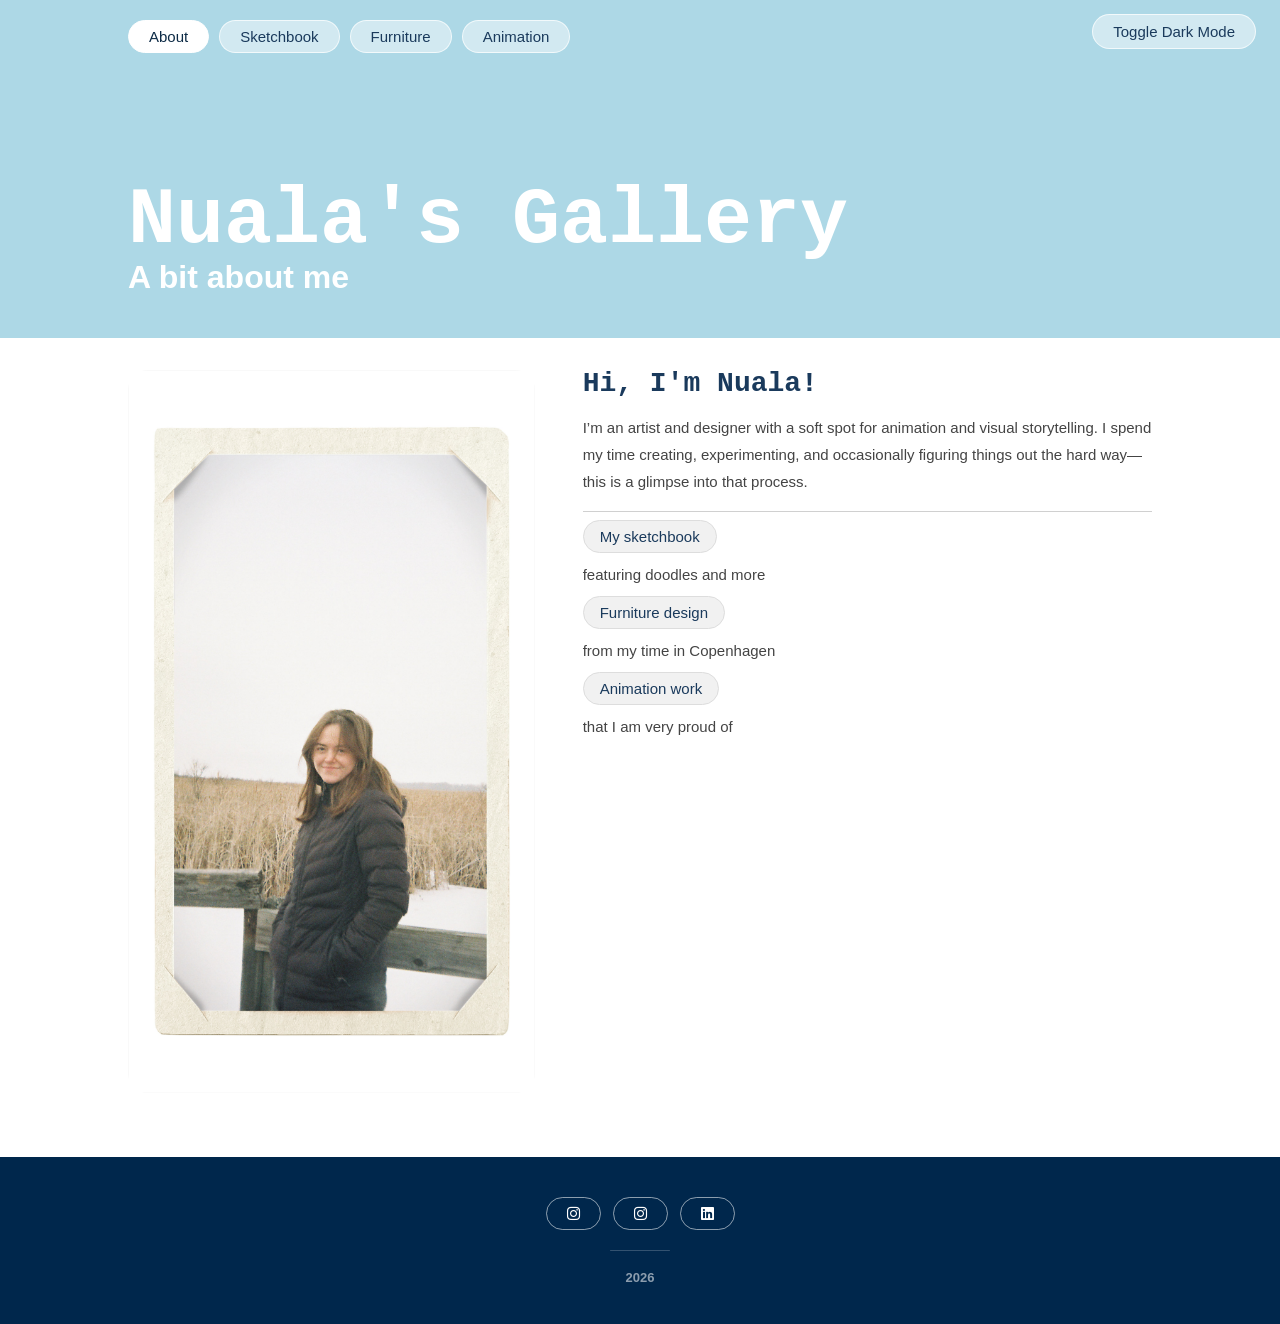
==== index.html @ 992d8e28 "Add files via upload" ====
<!DOCTYPE html>
<html lang="en">

<head>
    <meta charset="UTF-8">
    <meta name="viewport" content="width=device-width, initial-scale=1.0">
    <link rel="stylesheet" href="css/html5reset.css">
    <link rel="stylesheet" href="css/style.css">
    <link rel="stylesheet" href="https://cdnjs.cloudflare.com/ajax/libs/font-awesome/6.5.0/css/all.min.css">
    <title>Nuala's Gallery</title>
</head>


<body>

    <!--skip-->
    <div class="skip">
        <a href = "">Skip to Main Content</a>
    </div>

    <!--header-->
    <div class="about-header">
    <header>

        <!-- Dark mode created with help from
        https://dev.to/nilebits/10-amazing-things-you-can-do-with-simple-javascript-2d96 -->
        <button id="toggle-dark-mode">Toggle Dark Mode</button>
        <script>
            const button = document.getElementById('toggle-dark-mode');
            button.addEventListener('click', () => {
            document.body.classList.toggle('dark-mode');
            });
        </script>

        <!--nav-->
        <nav>
            <ul>
                <li><a href = "index.html"class="active">About</a></li>
                <li><a href = "sketchbook.html">Sketchbook</a></li>
                <li><a href = "furniture.html">Furniture</a></li>
                <li><a href = "animation.html">Animation</a></li>
            </ul>
        </nav>

        <!--header-banner-->
        <div class="header-banner">
            <h1>Nuala's Gallery</h1>
            <h2>A bit about me</h2>
        </div>

    </header>
    </div>



<!-- Content -->
<main id="main-content">
    <div class="about-grid">
        <img src="images/me.jpg" alt="Photo of Nuala">
        <div class="about-text">
            <h3>Hi, I'm Nuala!</h3>
            <p>I’m an artist and designer with a soft spot for animation and visual storytelling.
                 I spend my time creating, experimenting, and occasionally figuring things out the
                  hard way—this is a glimpse into that process.</p>
            <div class="about-links">
                <a href="sketchbook.html">My sketchbook</a>
                <p>featuring doodles and more</p>
                <a href="furniture.html">Furniture design</a>
                <p> from my time in Copenhagen</p>
                <a href="animation.html">Animation work</a>
                <p> that I am very proud of</p>
            </div>
        </div>
    </div>
</main>




<!-- Footer -->
    <footer>
        <!--.social content modified from ChatGPT with the prompt: "Based on my current code,
         how would I make the social media links into icons  -->

        <!-- I also used chat to help fix some accessibility issues such as
         creating alt text for the links. -->

    <div class="social">
        <a href="https://www.instagram.com/nkenn_gallery/"
            target="_blank"
            rel="noopener noreferrer"
            aria-label="Nuala's Gallery Instagram">
        <i class="fab fa-instagram" aria-hidden="true"></i>
        </a>
        <a href="https://www.instagram.com/noo_alalala/"
            target="_blank"
            rel="noopener noreferrer"
            aria-label="Nuala's Gallery Instagram">
        <i class="fab fa-instagram" aria-hidden="true"></i>
        </a>
        <a href="https://www.linkedin.com/in/nuala-kennedy-53ab6a214/"
            target="_blank"
            rel="noopener noreferrer"
            aria-label="Nuala's LinkedIn">
        <i class="fab fa-linkedin" aria-hidden="true"></i>
        </a>
    </div>

    <div class="footer-divider"></div>

    <p><span id="year"></span></p>
        <script>
        document.getElementById("year").innerHTML = new Date().getFullYear();
        </script>
    </footer>


</body>
</html>
---- css/style.css ----
/*skip to main*/
.skip a{
    position: absolute;
    top: -65px;
    color: #1a3a5c;
    background-color: #ffffff;
    font-family: Arial, Helvetica, sans-serif;
}

.skip a:focus{
     top: 25px;
}


#main-content{
    margin: 0 10% 5%;
    padding-top: 2rem;
}


/*header*/
header{
    background: lightblue;
    display: block;
    padding: 10px 0 10px;
}

.header-banner{
    padding: 10% 0 0 10%;
}

.header-banner h1{
    font-size: 500%;
    font-family: 'Courier New', Courier, monospace;
    color: #ffffff;
    margin: 0;
}

.header-banner h2{
    font-size: 200%;
    font-family: 'Trebuchet MS', 'Lucida Sans Unicode', 'Lucida Grande', 'Lucida Sans', Arial, sans-serif;
    color: #ffffff;
    margin: 0 0 3% 0;
}



/*navbar*/ /*got help from Claude*/
nav ul {
    display: flex;
    flex-direction: row;
    gap: 10px;
    list-style: none;
    padding: 10px 0 0 10%;
    margin: 0;
}

nav ul li a {
    text-decoration: none;
    padding: 8px 20px;
    border-radius: 999px;
    font-family: 'Trebuchet MS', 'Lucida Sans Unicode', 'Lucida Grande', 'Lucida Sans', Arial, sans-serif;
    font-size: 15px;
    font-weight: 500;
    color: #1a3a5c;
    background: rgba(255, 255, 255, 0.45);
    border: 1.5px solid rgba(255, 255, 255, 0.7);
    transition: background 0.2s, color 0.2s, border-color 0.2s;
    display: inline-block;
}

nav ul li a:hover {
    background: rgba(255, 255, 255, 0.75);
    color: #0c2a45;
}

nav ul li a.active {
    background: #ffffff;
    color: #0c2a45;
    border-color: #ffffff;
}



/* Tab container */ /*got help from Claude*/
.tab {
    display: flex;
    flex-direction: row;
    gap: 10px;
    padding: 1rem 0;
    background: transparent;
    border: none;
    border-bottom: 1.5px solid #d0d0d0;
    overflow: visible;
}

/* Tab buttons */
.tab button {
    padding: 8px 20px;
    border-radius: 999px;
    font-family: 'Trebuchet MS', 'Lucida Sans Unicode', 'Lucida Grande', 'Lucida Sans', Arial, sans-serif;
    font-size: 15px;
    font-weight: 500;
    color: #555;
    background: #f1f1f1;
    border: 1.5px solid #ddd;
    cursor: pointer;
    transition: background 0.2s, color 0.2s, border-color 0.2s;
    float: none;
    outline: none;
}

.tab button:hover {
    background: #e2e2e2;
    color: #1a3a5c;
    border-color: #bbb;
}

.tab button.active {
    background: #1a3a5c;
    color: #ffffff;
    border-color: #1a3a5c;
}



/* Tab content */ /*got help from Claude*/
.tabcontent {
    display: none;
    padding: 1.2rem 0;
    border: none;
    flex-wrap: wrap;
    flex-direction: row;
    column-gap: 5%;
}
.section-container{
    display: flex;
    flex-wrap: wrap;
    flex-direction: row;
    justify-content: flex-start;;
    margin-top: 20px;
    column-gap: 5%;
}
.content-container{
    display: flex;
    flex-direction: column;
    align-items: center;
    width: 21%;
    text-align: center;
    cursor: pointer;
    margin-bottom: 20px;
}

/* tabbed text */
p.item-name{
    font-weight: normal;
    font-family: 'Trebuchet MS', 'Lucida Sans Unicode', 'Lucida Grande', 'Lucida Sans', Arial, sans-serif;
    padding: 2%;
    margin: 4% 0 0 0;
}

p.style-name{
    font-style: italic;
    font-family: 'Trebuchet MS', 'Lucida Sans Unicode', 'Lucida Grande', 'Lucida Sans', Arial, sans-serif;
    color:#555;
    padding: 2%;
    margin: 0;
}

/* tabbed images */
.content-container img{
    width: 100%;
    border-radius: 20px;
    transition: transform 0.2s;
}
.content-container img:hover{
    transform: scale(1.05);
}






/* About / homepage layout */
.about-grid {
    display: grid;
    grid-template-columns: 1fr 1.4fr;
    gap: 3rem;
    align-items: start;
}

.about-grid img {
    width: 100%;
    border-radius: 20px;
}

.about-text {
    display: flex;
    flex-direction: column;
    gap: 1rem;
}

.about-text h3 {
    font-size: 28px;
    font-weight: 600;
    font-family: 'Courier New', Courier, monospace;
    color: #1a3a5c;
    margin: 0;
}

.about-text p {
    font-size: 15px;
    line-height: 1.8;
    color: #444;
    margin: 0;
    font-family: 'Trebuchet MS', Arial, sans-serif;
}

.about-links {
    display: flex;
    flex-direction: column;
    gap: 8px;
    padding-top: 0.5rem;
    border-top: 1.5px solid #d0d0d0;
}

.about-links a {
    text-decoration: none;
    font-size: 15px;
    font-weight: 500;
    font-family: 'Trebuchet MS', Arial, sans-serif;
    color: #1a3a5c;
    padding: 8px 16px;
    border-radius: 999px;
    border: 1.5px solid #ddd;
    background: #f1f1f1;
    transition: background 0.2s, border-color 0.2s;
    display: inline-block;
    width: fit-content;
}

.about-links a:hover {
    background: #e2e2e2;
    border-color: #bbb;
}




/* Furniture page */
.furniture-grid {
    display: grid;
    grid-template-columns: 1.4fr 1fr;
    gap: 3rem;
    align-items: start;
}

.furniture-text {
    display: flex;
    flex-direction: column;
    gap: 1rem;
}

.furniture-text h3 {
    font-size: 28px;
    font-weight: 600;
    font-family: 'Courier New', Courier, monospace;
    color: #1a3a5c;
    margin: 0;
}

.furniture-text p {
    font-size: 15px;
    line-height: 1.8;
    color: #444;
    margin: 0;
    font-family: 'Trebuchet MS', Arial, sans-serif;
}

.peek-btn {
    display: inline-block;
    width: fit-content;
    padding: 8px 20px;
    border-radius: 999px;
    font-family: 'Trebuchet MS', Arial, sans-serif;
    font-size: 15px;
    font-weight: 500;
    color: #1a3a5c;
    background: #f1f1f1;
    border: 1.5px solid #ddd;
    cursor: pointer;
    transition: background 0.2s, border-color 0.2s;
}

.peek-btn:hover { background: #e2e2e2; border-color: #bbb; }

.peek-btn.open {
    background: #1a3a5c;
    color: white;
    border-color: #1a3a5c;
}

.furniture-images {
    display: none;
    flex-direction: row;
    flex-wrap: wrap;
    gap: 5%;
    padding-top: 0.5rem;
    border-top: 1.5px solid #d0d0d0;
}

.furniture-images.visible { display: flex; }

.furniture-coming-soon {
    display: flex;
    align-items: center;
    justify-content: center;
    min-height: 200px;
    border-radius: 20px;
    border: 1.5px dashed #d0d0d0;
    font-family: 'Trebuchet MS', Arial, sans-serif;
    color: #aaa;
    font-size: 15px;
    font-style: italic;
}







/* Animation page */
#Elm, #Solace, #Doorway {
    flex-direction: column;
    gap: 1.5rem;
}

#Elm h3, #Solace h3, #Doorway h3 {
    font-size: 28px;
    font-weight: 600;
    font-family: 'Courier New', Courier, monospace;
    color: #1a3a5c;
    margin: 0;
    padding-bottom: 0.5rem;
    border-bottom: 1.5px solid #d0d0d0;
}

.video {
    display: flex;
    flex-direction: column;
    gap: 6px;
}

.video video {
    border-radius: 16px;
    width: 100%;
    max-width: 560px;
}

.video p.item-name {
    font-size: 16px;
    font-weight: 500;
    margin: 8px 0 2px 0;
}

.video p.style-name {
    font-size: 13px;
    color: #888;
    font-style: italic;
    margin: 0;
}

#Elm > p, #Solace > p, #Doorway > p {
    max-width: 600px;
    line-height: 1.8;
    color: #444;
    font-size: 15px;
    font-family: 'Trebuchet MS', 'Lucida Sans Unicode', 'Lucida Grande', 'Lucida Sans', Arial, sans-serif;
    border-left: 3px solid lightblue;
    padding-left: 1rem;
    margin: 0;
}








/* footer */   /* Claude helped with syling the social buttons */
footer {
    background-color: #00274C;
    padding: 40px 10%;
    display: flex;
    flex-direction: column;
    align-items: center;
    gap: 20px;
    font-family: 'Trebuchet MS', 'Lucida Sans Unicode', 'Lucida Grande', 'Lucida Sans', Arial, sans-serif;
    font-weight: bold;
}

footer p {
    color: rgba(255, 255, 255, 0.55);
    font-size: 13px;
    margin: 0;
}

.social {
    display: flex;
    gap: 12px;
}

.social a {
    text-decoration: none;
    padding: 8px 20px;
    border-radius: 999px;
    font-size: 15px;
    font-weight: 500;
    color: #ffffff;
    border: 1.5px solid rgba(255, 255, 255, 0.55);
    transition: background 0.2s, color 0.2s;
    display: inline-flex;
    align-items: center;
    gap: 7px;
}

.social a:hover {
    background: rgba(255, 255, 255, 0.75);
}

/* divider line */
.footer-divider {
    width: 60px;
    height: 1.5px;
    background: rgba(255, 255, 255, 0.2);
    border-radius: 999px;
}





/* Dark mode created with help from
https://dev.to/nilebits/10-amazing-things-you-can-do-with-simple-javascript-2d96 */

body {
    transition: background-color 0.5s, color 0.3s;
    }


.dark-mode {
    background-color: #121212;
    color: #ffffff;

    nav a:hover,
    nav a:focus {
        background-color: #1a3a5c;
        color: #ffffff;
        border-color: #1a3a5c;
    }

    nav ul li a.active {
        background: #0c2a45;
        color: #ffffff;
    }

    .tab button {
        color: #555;
        background: #f1f1f1;
        border: 1.5px solid #ddd;
    }

    .tab button:hover {
        background: #0c2a45;
        color: #e2e2e2;
        border-color: #1a3a5c;
    }

    .tab button.active {
        background: #1a3a5c;
        color: #ffffff;
        border-color: #e2e2e2;
    }

    .about-text h3, .furniture-text h3{
        color: lightblue;
    }

    .about-text p, .furniture-text p{
        color: #d0d0d0;
    }

    #Elm h3, #Solace h3, #Doorway h3{
        color: lightblue;
        border-bottom: 1.5px solid #d0d0d0;
    }

    .video, p.style-name {
        color: #d0d0d0;

    }

    #Elm > p, #Solace > p, #Doorway > p {
        color: #d0d0d0;
        border-left: 3px solid lightblue;
    }
}


#toggle-dark-mode {
    position: absolute;
    top: 14px;
    right: 24px;
    padding: 8px 20px;
    border-radius: 999px;
    font-family: 'Trebuchet MS', 'Lucida Sans Unicode', 'Lucida Grande', 'Lucida Sans', Arial, sans-serif;
    font-size: 15px;
    font-weight: 500;
    color: #1a3a5c;
    background: rgba(255, 255, 255, 0.45);
    border: 1.5px solid rgba(255, 255, 255, 0.7);
    cursor: pointer;
    transition: background 0.2s, color 0.2s;
}

#toggle-dark-mode:hover {
    background: rgba(255, 255, 255, 0.75);
}
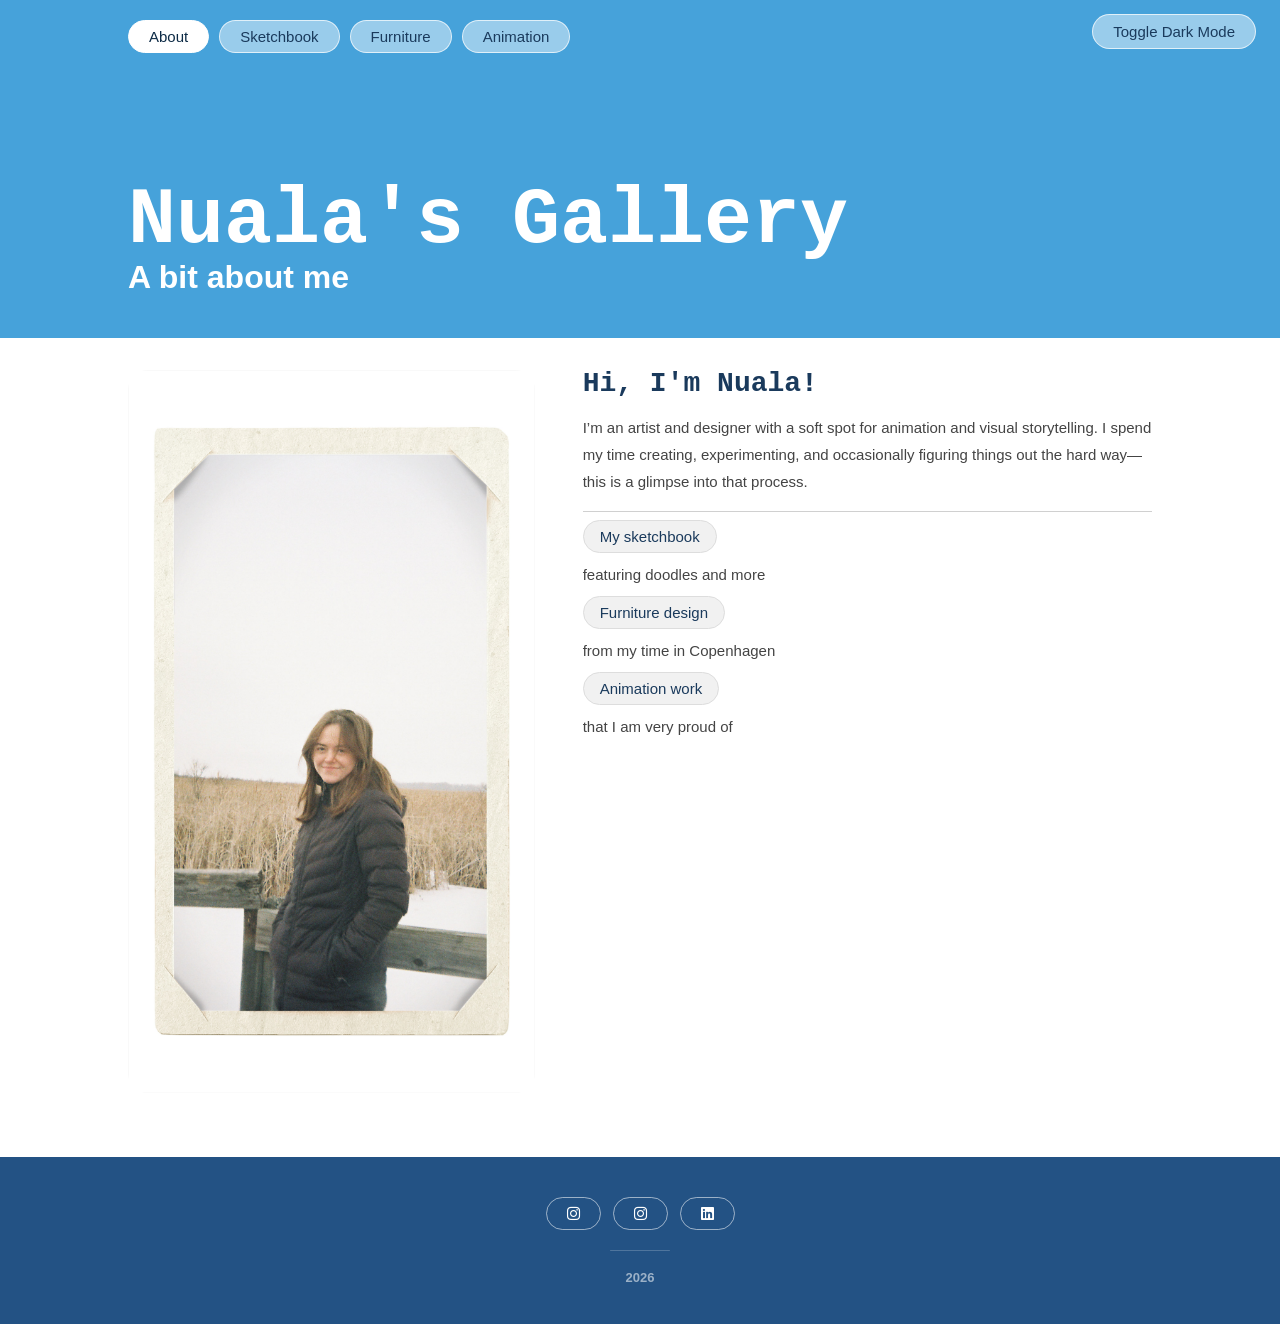
==== commit 7e223e5b: "Add files via upload" ====
--- a/index.html
+++ b/index.html
@@ -13,14 +13,14 @@
 
 <body>
 
+    <!--header-->
+    <div class="about-header">
+    <header>
+
     <!--skip-->
     <div class="skip">
         <a href = "">Skip to Main Content</a>
     </div>
-
-    <!--header-->
-    <div class="about-header">
-    <header>
 
         <!-- Dark mode created with help from
         https://dev.to/nilebits/10-amazing-things-you-can-do-with-simple-javascript-2d96 -->
--- a/css/style.css
+++ b/css/style.css
@@ -20,7 +20,7 @@
 
 /*header*/
 header{
-    background: lightblue;
+    background: #46a2da;
     display: block;
     padding: 10px 0 10px;
 }
@@ -301,6 +301,10 @@
     border-color: #1a3a5c;
 }
 
+.furniture-images .content-container {
+    width: 45%;
+}
+
 .furniture-images {
     display: none;
     flex-direction: row;
@@ -392,7 +396,7 @@
 
 /* footer */   /* Claude helped with syling the social buttons */
 footer {
-    background-color: #00274C;
+    background-color: #235284;
     padding: 40px 10%;
     display: flex;
     flex-direction: column;
@@ -455,6 +459,10 @@
     background-color: #121212;
     color: #ffffff;
 
+    header{
+    background: #235284;
+    }
+
     nav a:hover,
     nav a:focus {
         background-color: #1a3a5c;
